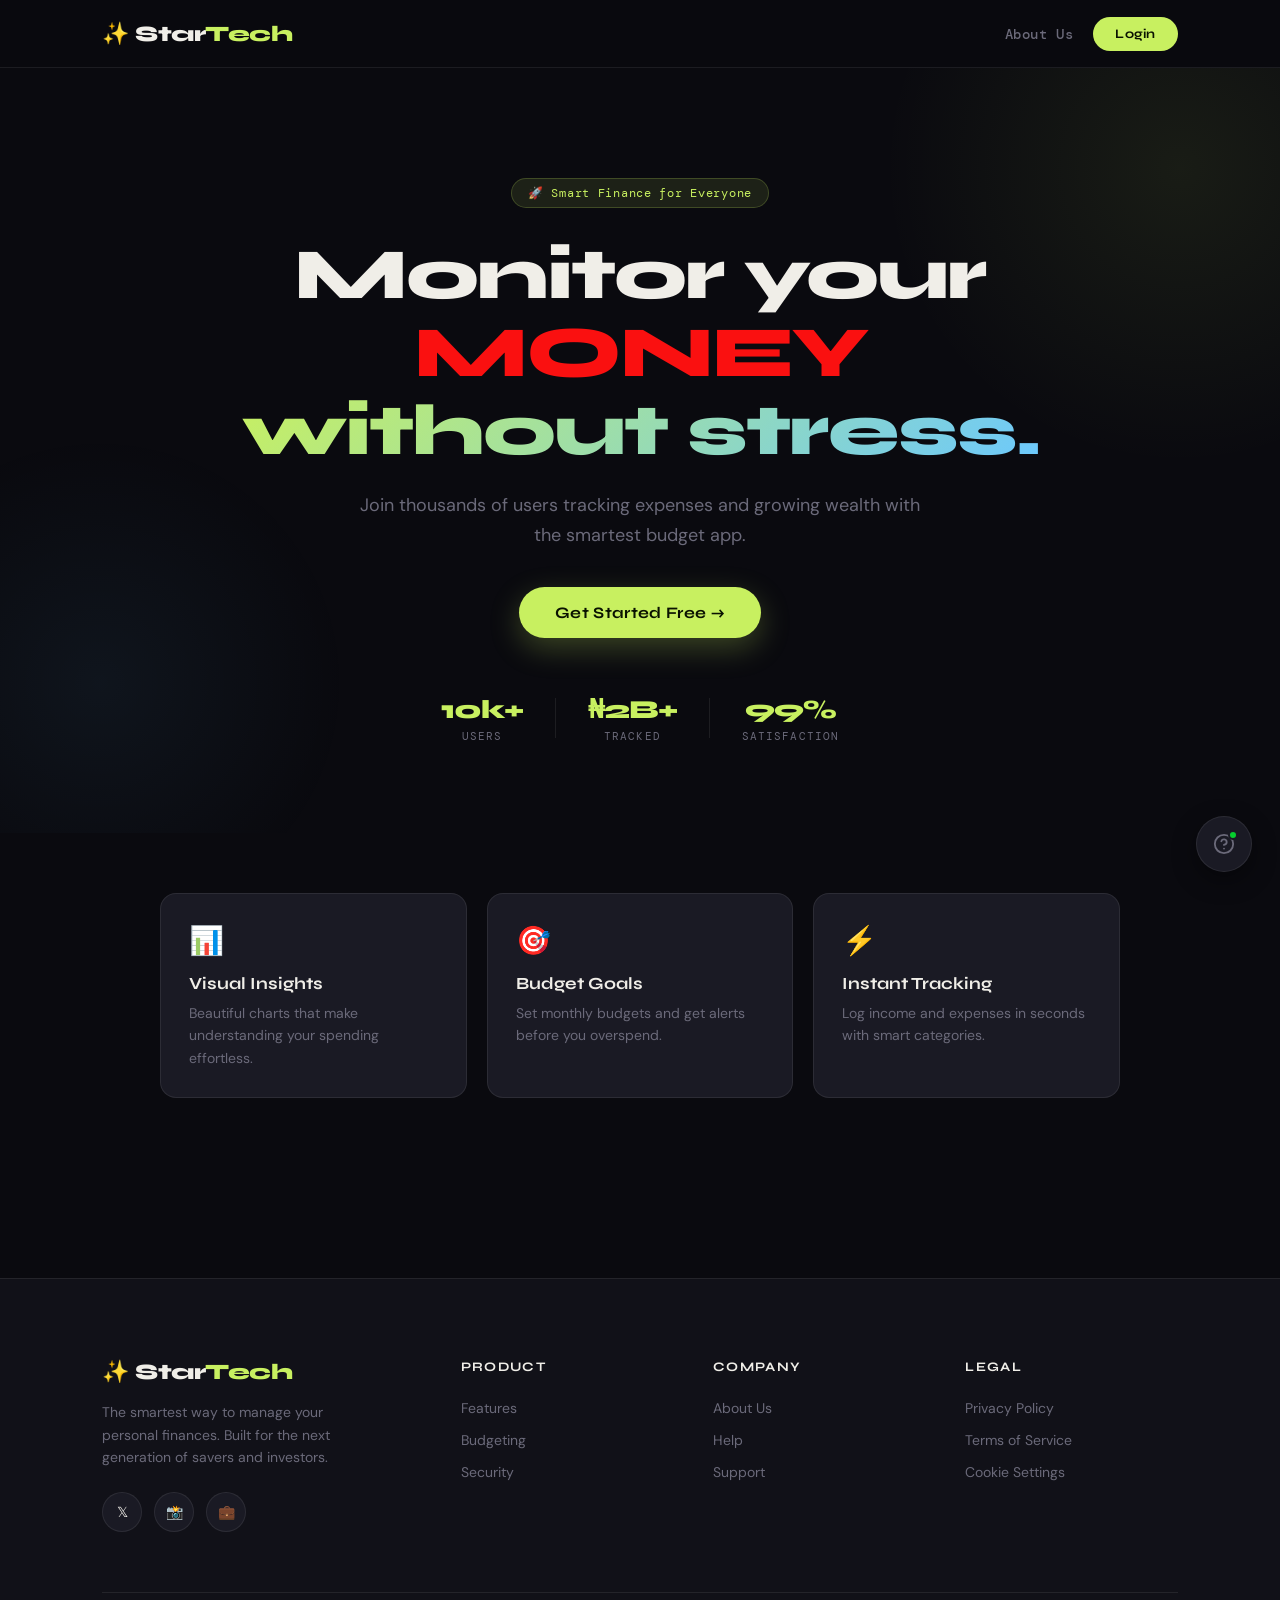
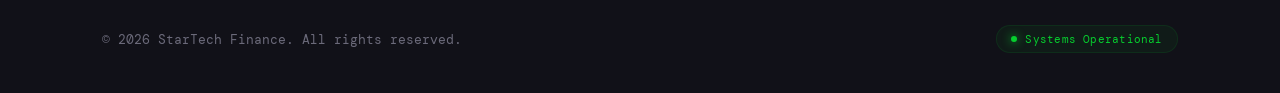
==== index.html @ 154c8b87 "first push" ====
<!DOCTYPE html>
<html lang="en">

<head>
  <meta charset="UTF-8">
  <meta name="viewport" content="width=device-width, initial-scale=1.0">
  <title>StarTech | Personal Finance</title>
  <link
    href="https://fonts.googleapis.com/css2?family=Syne:wght@400;600;700;800&family=DM+Mono:wght@300;400;500&family=DM+Sans:wght@300;400;500&display=swap"
    rel="stylesheet">
  <link rel="stylesheet" href="index.css">
</head>

<body>

  <nav>
    <div class="logo">✨ Star<span>Tech</span></div>
    <div class="nav-right">
      <a href="about.html" class="nav-link">About Us</a>
      <button class="login-btn" id="navAuthBtn"></button>
    </div>
  </nav>

  <section class="hero">
    <div class="hero-badge">🚀 Smart Finance for Everyone</div>
    <h1>Monitor your <span class="time">MONEY</span> <br> <span class="gradient-text">without stress.</span></h1>
    <p>Join thousands of users tracking expenses and growing wealth with the smartest budget app.</p>
    <button class="cta-btn" id="heroAuthBtn">Get Started Free →</button>
    <div class="hero-stats">
      <div class="stat"><span class="stat-num">10k+</span><span class="stat-label">Users</span></div>
      <div class="stat-divider"></div>
      <div class="stat"><span class="stat-num">₦2B+</span><span class="stat-label">Tracked</span></div>
      <div class="stat-divider"></div>
      <div class="stat"><span class="stat-num">99%</span><span class="stat-label">Satisfaction</span></div>
    </div>
  </section>

  <!-- FEATURES -->
  <section class="features">
    <div class="features-grid">
      <div class="feature-card">
        <div class="feature-icon">📊</div>
        <h3>Visual Insights</h3>
        <p>Beautiful charts that make understanding your spending effortless.</p>
      </div>
      <div class="feature-card">
        <div class="feature-icon">🎯</div>
        <h3>Budget Goals</h3>
        <p>Set monthly budgets and get alerts before you overspend.</p>
      </div>
      <div class="feature-card">
        <div class="feature-icon">⚡</div>
        <h3>Instant Tracking</h3>
        <p>Log income and expenses in seconds with smart categories.</p>
      </div>
    </div>
  </section>

  <footer class="main-footer">
    <div class="footer-grid">
      <div class="footer-brand">
        <div class="logo">✨ Star<span>Tech</span></div>
        <p>The smartest way to manage your personal finances. Built for the next generation of savers and investors.</p>
        <div class="social-links">
          <a href="#" aria-label="Twitter">𝕏</a>
          <a href="#" aria-label="Instagram">📸</a>
          <a href="#" aria-label="LinkedIn">💼</a>
        </div>
      </div>

      <div class="footer-links">
        <h4>Product</h4>
        <a href="#">Features</a>
        <a href="#">Budgeting</a>
        <a href="#">Security</a>
      </div>

      <div class="footer-links">
        <h4>Company</h4>
        <a href="about.html">About Us</a>
        <a href="help.html">Help</a>
        <a href="#">Support</a>
      </div>

      <div class="footer-links">
        <h4>Legal</h4>
        <a href="#">Privacy Policy</a>
        <a href="#">Terms of Service</a>
        <a href="#">Cookie Settings</a>
      </div>
    </div>

    <div class="footer-bottom">
      <div class="copyright">
        &copy; 2026 StarTech Finance. All rights reserved.
      </div>
      <div class="status-indicator">
        <span class="status-dot"></span>
        Systems Operational
      </div>
    </div>
  </footer>

  <!-- FLOATING HELP -->
  <a href="help.html" class="help-btn" title="Help">
    <span class="dot"></span>
    <svg width="22" height="22" viewBox="0 0 24 24" fill="none" stroke="currentColor" stroke-width="2"
      stroke-linecap="round" stroke-linejoin="round">
      <circle cx="12" cy="12" r="10"></circle>
      <path d="M9.09 9a3 3 0 0 1 5.83 1c0 2-3 3-3 3"></path>
      <line x1="12" y1="17" x2="12.01" y2="17"></line>
    </svg>
  </a>

  <!-- LOGIN MODAL -->
  <div class="modal" id="loginModal">
    <div class="modal-content">
      <div class="modal-logo">✨ StarTech</div>
      <h2>Welcome Back</h2>
      <p class="modal-sub">Enter your details to access your dashboard.</p>
      <form id="loginForm">
        <input type="email" id="email" placeholder="Email Address" required>
        <input type="password" id="password" placeholder="Password" required>
        <button type="submit" class="cta-btn"
          style="width:100%; margin-top:6px; font-size:16px; padding:14px 20px;">Login →</button>
        <p class="cancel-link" onclick="closeModal()">Cancel</p>
      </form>
    </div>
  </div>

  <script src="index.js"></script>
</body>

</html>
---- index.css ----
:root {
  --primary: #c8f060;
  --primary-dark: #a8d040;
  --secondary: #6bc8ff;
  --accent-red: #ff6b6b;
  --income-clr: #06ce2e;
  --expense-clr: #fa1010;
  --bg: #0a0a0f;
  --bg2: #111118;
  --bg3: #1a1a24;
  --border: rgba(255,255,255,0.08);
  --text: #f0eee8;
  --muted: #6b6a7a;
  --radius: 16px;
  --radius-sm: 10px;
}

*, *::before, *::after { box-sizing: border-box; margin: 0; padding: 0; }

body {
  font-family: 'DM Sans', sans-serif;
  background: var(--bg);
  color: var(--text);
  min-height: 100vh;
  overflow-x: hidden;
}

/* ── NAV ── */
nav {
  display: flex;
  justify-content: space-between;
  align-items: center;
  padding: 0 8%;
  height: 68px;
  background: rgba(10,10,15,0.85);
  border-bottom: 1px solid var(--border);
  position: sticky;
  top: 0;
  z-index: 100;
  backdrop-filter: blur(16px);
}

.logo {
  font-family: 'Syne', sans-serif;
  font-weight: 800;
  font-size: 22px;
  letter-spacing: -0.5px;
  color: var(--text);
}

.logo span { color: var(--primary); }

.nav-right {
  display: flex;
  align-items: center;
  gap: 20px;
}

.nav-link {
  text-decoration: none;
  color: var(--muted);
  font-weight: 500;
  font-size: 14px;
  position: relative;
  padding: 5px 0;
  transition: color 0.3s;
  font-family: 'DM Mono', monospace;
  letter-spacing: 0.04em;
}

.nav-link::after {
  content: '';
  position: absolute;
  width: 0%;
  height: 2px;
  bottom: 0;
  left: 0;
  background: var(--primary);
  transition: width 0.3s ease;
}

.nav-link:hover { color: var(--primary); }
.nav-link:hover::after { width: 100%; }

.login-btn {
  background: var(--primary);
  color: #0a1200;
  padding: 9px 22px;
  border-radius: 99px;
  border: none;
  font-family: 'Syne', sans-serif;
  font-weight: 700;
  font-size: 13px;
  cursor: pointer;
  transition: transform 0.2s, box-shadow 0.2s;
  letter-spacing: 0.02em;
}

.login-btn:hover {
  transform: translateY(-1px);
  box-shadow: 0 6px 20px rgba(200,240,96,0.3);
}

/* ── HERO ── */
.hero {
  text-align: center;
  padding: 100px 5% 80px;
  min-height: 85vh;
  display: flex;
  flex-direction: column;
  justify-content: center;
  align-items: center;
  position: relative;
  overflow: hidden;
}

.hero::before {
  content: '';
  position: absolute;
  top: -200px; right: -200px;
  width: 600px; height: 600px;
  background: radial-gradient(circle, rgba(200,240,96,0.08) 0%, transparent 70%);
  pointer-events: none;
}

.hero::after {
  content: '';
  position: absolute;
  bottom: -100px; left: -150px;
  width: 500px; height: 500px;
  background: radial-gradient(circle, rgba(107,200,255,0.06) 0%, transparent 70%);
  pointer-events: none;
}

.hero-badge {
  display: inline-flex;
  align-items: center;
  gap: 8px;
  background: rgba(200,240,96,0.1);
  border: 1px solid rgba(200,240,96,0.2);
  color: var(--primary);
  padding: 6px 16px;
  border-radius: 99px;
  font-family: 'DM Mono', monospace;
  font-size: 12px;
  letter-spacing: 0.06em;
  margin-bottom: 28px;
  animation: fadeUp 0.6s ease both;
}

.hero h1 {
  font-family: 'Syne', sans-serif;
  font-weight: 800;
  font-size: clamp(40px, 7vw, 72px);
  line-height: 1.08;
  margin-bottom: 20px;
  letter-spacing: -2px;
  animation: fadeUp 0.6s ease 0.1s both;
}

.gradient-text {
  background: linear-gradient(135deg, var(--primary), var(--secondary));
  -webkit-background-clip: text;
  background-clip: text;
  -webkit-text-fill-color: transparent;
}

.hero p {
  font-size: 18px;
  color: var(--muted);
  max-width: 560px;
  margin-bottom: 36px;
  line-height: 1.7;
  animation: fadeUp 0.6s ease 0.2s both;
}

.cta-btn {
  background: var(--primary);
  color: #0a1200;
  padding: 16px 36px;
  border-radius: 99px;
  font-size: 16px;
  font-family: 'Syne', sans-serif;
  font-weight: 700;
  text-decoration: none;
  box-shadow: 0 10px 30px rgba(200,240,96,0.25);
  transition: transform 0.2s, box-shadow 0.2s;
  border: none;
  cursor: pointer;
  letter-spacing: 0.02em;
  animation: fadeUp 0.6s ease 0.3s both;
}

.cta-btn:hover {
  transform: translateY(-3px);
  box-shadow: 0 16px 40px rgba(200,240,96,0.35);
}

/* Hero Stats */
.hero-stats {
  display: flex;
  align-items: center;
  gap: 32px;
  margin-top: 56px;
  animation: fadeUp 0.6s ease 0.45s both;
}

.stat {
  display: flex;
  flex-direction: column;
  align-items: center;
  gap: 4px;
}

.stat-num {
  font-family: 'Syne', sans-serif;
  font-weight: 800;
  font-size: 26px;
  color: var(--primary);
  letter-spacing: -1px;
}

.stat-label {
  font-family: 'DM Mono', monospace;
  font-size: 11px;
  letter-spacing: 0.1em;
  text-transform: uppercase;
  color: var(--muted);
}

.stat-divider {
  width: 1px;
  height: 40px;
  background: var(--border);
}

/* ── FEATURES ── */
.features {
  padding: 60px 8% 100px;
}

.features-grid {
  display: grid;
  grid-template-columns: repeat(3, 1fr);
  gap: 20px;
  max-width: 960px;
  margin: 0 auto;
}

.feature-card {
  background: var(--bg3);
  border: 1px solid var(--border);
  border-radius: var(--radius);
  padding: 28px;
  transition: transform 0.2s, border-color 0.2s;
}

.feature-card:hover {
  transform: translateY(-4px);
  border-color: rgba(200,240,96,0.25);
}

.feature-icon {
  font-size: 28px;
  margin-bottom: 14px;
}

.feature-card h3 {
  font-family: 'Syne', sans-serif;
  font-weight: 700;
  font-size: 17px;
  margin-bottom: 8px;
}

.feature-card p {
  font-size: 14px;
  color: var(--muted);
  line-height: 1.6;
}

/* ── HELP BTN ── */
.help-btn {
  position: fixed;
  bottom: 28px; right: 28px;
  width: 56px; height: 56px;
  background: var(--bg3);
  border-radius: 50%;
  display: flex;
  align-items: center;
  justify-content: center;
  box-shadow: 0 8px 24px rgba(0,0,0,0.4);
  color: var(--muted);
  text-decoration: none;
  border: 1px solid var(--border);
  transition: 0.25s;
  z-index: 50;
}

.help-btn:hover { transform: scale(1.1); color: var(--primary); border-color: rgba(200,240,96,0.3); }

.dot {
  position: absolute;
  top: 13px; right: 13px;
  width: 10px; height: 10px;
  background: var(--income-clr);
  border-radius: 50%;
  border: 2px solid var(--bg3);
  animation: pulse 2s infinite;
}

@keyframes pulse {
  0%, 100% { box-shadow: 0 0 0 0 rgba(6,206,46,0.5); }
  50% { box-shadow: 0 0 0 6px rgba(6,206,46,0); }
}

/* ── MODAL ── */
.modal {
  position: fixed;
  inset: 0;
  background: rgba(0,0,0,0.75);
  display: none;
  justify-content: center;
  align-items: center;
  backdrop-filter: blur(6px);
  z-index: 1000;
  padding: 24px;
}

.modal.open { display: flex; }

.modal-content {
  background: var(--bg3);
  border: 1px solid var(--border);
  padding: 40px;
  border-radius: var(--radius);
  width: 100%;
  max-width: 400px;
  text-align: center;
  box-shadow: 0 32px 80px rgba(0,0,0,0.6);
  animation: slideUp 0.25s ease;
}

.modal-logo {
  font-family: 'Syne', sans-serif;
  font-weight: 800;
  font-size: 18px;
  color: var(--primary);
  margin-bottom: 20px;
}

.modal-content h2 {
  font-family: 'Syne', sans-serif;
  font-weight: 700;
  font-size: 24px;
  margin-bottom: 6px;
}

.modal-sub {
  color: var(--muted);
  font-size: 14px;
  margin-bottom: 24px;
}

.modal-content input {
  width: 100%;
  padding: 13px 16px;
  margin: 6px 0;
  background: var(--bg2);
  border: 1px solid var(--border);
  border-radius: var(--radius-sm);
  font-family: 'DM Sans', sans-serif;
  font-size: 15px;
  color: var(--text);
  outline: none;
  transition: border-color 0.2s;
}

.modal-content input:focus {
  border-color: var(--primary);
  box-shadow: 0 0 0 3px rgba(200,240,96,0.12);
}

.modal-content input::placeholder { color: var(--muted); }

.cancel-link {
  margin-top: 16px;
  cursor: pointer;
  color: var(--muted);
  font-size: 14px;
  transition: color 0.2s;
}

.cancel-link:hover { color: var(--text); }

/* ── ANIMATIONS ── */
@keyframes fadeUp {
  from { opacity: 0; transform: translateY(24px); }
  to { opacity: 1; transform: translateY(0); }
}

@keyframes slideUp {
  from { opacity: 0; transform: translateY(20px); }
  to { opacity: 1; transform: translateY(0); }
}

/* ── RESPONSIVE ── */
@media (max-width: 760px) {
  .features-grid { grid-template-columns: 1fr; }
  nav { padding: 0 5%; }
  .hero { padding: 70px 5% 60px; }
  .hero-stats { gap: 20px; }
  .stat-num { font-size: 20px; }
}

/* ── FOOTER STYLING ── */
.main-footer {
  background: var(--bg2);
  border-top: 1px solid var(--border);
  padding: 80px 8% 40px;
  margin-top: 80px;
  position: relative;
}

.footer-grid {
  display: grid;
  grid-template-columns: 1.5fr 1fr 1fr 1fr;
  gap: 40px;
  margin-bottom: 60px;
}

.footer-brand p {
  color: var(--muted);
  font-size: 14px;
  line-height: 1.6;
  margin-top: 16px;
  max-width: 280px;
}

.social-links {
  display: flex;
  gap: 12px;
  margin-top: 24px;
}

.social-links a {
  width: 40px;
  height: 40px;
  background: var(--bg3);
  border: 1px solid var(--border);
  border-radius: 50%;
  display: flex;
  align-items: center;
  justify-content: center;
  text-decoration: none;
  color: var(--text);
  font-size: 14px;
  transition: all 0.3s ease;
}

.social-links a:hover {
  border-color: var(--primary);
  color: var(--primary);
  transform: translateY(-3px);
  box-shadow: 0 5px 15px rgba(200, 240, 96, 0.2);
}

.footer-links h4 {
  font-family: 'Syne', sans-serif;
  font-size: 13px;
  font-weight: 700;
  text-transform: uppercase;
  letter-spacing: 0.1em;
  margin-bottom: 24px;
  color: var(--text);
}

.footer-links a {
  display: block;
  text-decoration: none;
  color: var(--muted);
  font-size: 14px;
  margin-bottom: 14px;
  transition: color 0.2s;
}

.footer-links a:hover {
  color: var(--primary);
}

.footer-bottom {
  border-top: 1px solid var(--border);
  padding-top: 32px;
  display: flex;
  justify-content: space-between;
  align-items: center;
  color: var(--muted);
  font-size: 13px;
  font-family: 'DM Mono', monospace;
}

.status-indicator {
  display: flex;
  align-items: center;
  gap: 8px;
  padding: 6px 14px;
  background: rgba(6, 206, 46, 0.05);
  border-radius: 99px;
  color: var(--income-clr);
  border: 1px solid rgba(6, 206, 46, 0.1);
  font-size: 11px;
  letter-spacing: 0.02em;
}

.status-dot {
  width: 6px;
  height: 6px;
  background: var(--income-clr);
  border-radius: 50%;
  box-shadow: 0 0 10px var(--income-clr);
  animation: footerPulse 2s infinite;
}

@keyframes footerPulse {
  0% { opacity: 1; }
  50% { opacity: 0.4; }
  100% { opacity: 1; }
}

/* Mobile Responsiveness */
@media (max-width: 900px) {
  .footer-grid {
    grid-template-columns: 1fr 1fr;
    gap: 40px 20px;
  }
  .footer-brand {
    grid-column: span 2;
    margin-bottom: 20px;
  }
}

@media (max-width: 500px) {
  .footer-grid {
    grid-template-columns: 1fr;
  }
  .footer-brand {
    grid-column: span 1;
  }
  .footer-bottom {
    flex-direction: column;
    gap: 20px;
    text-align: center;
  }
}

.time{
  color: #fa1010;
}
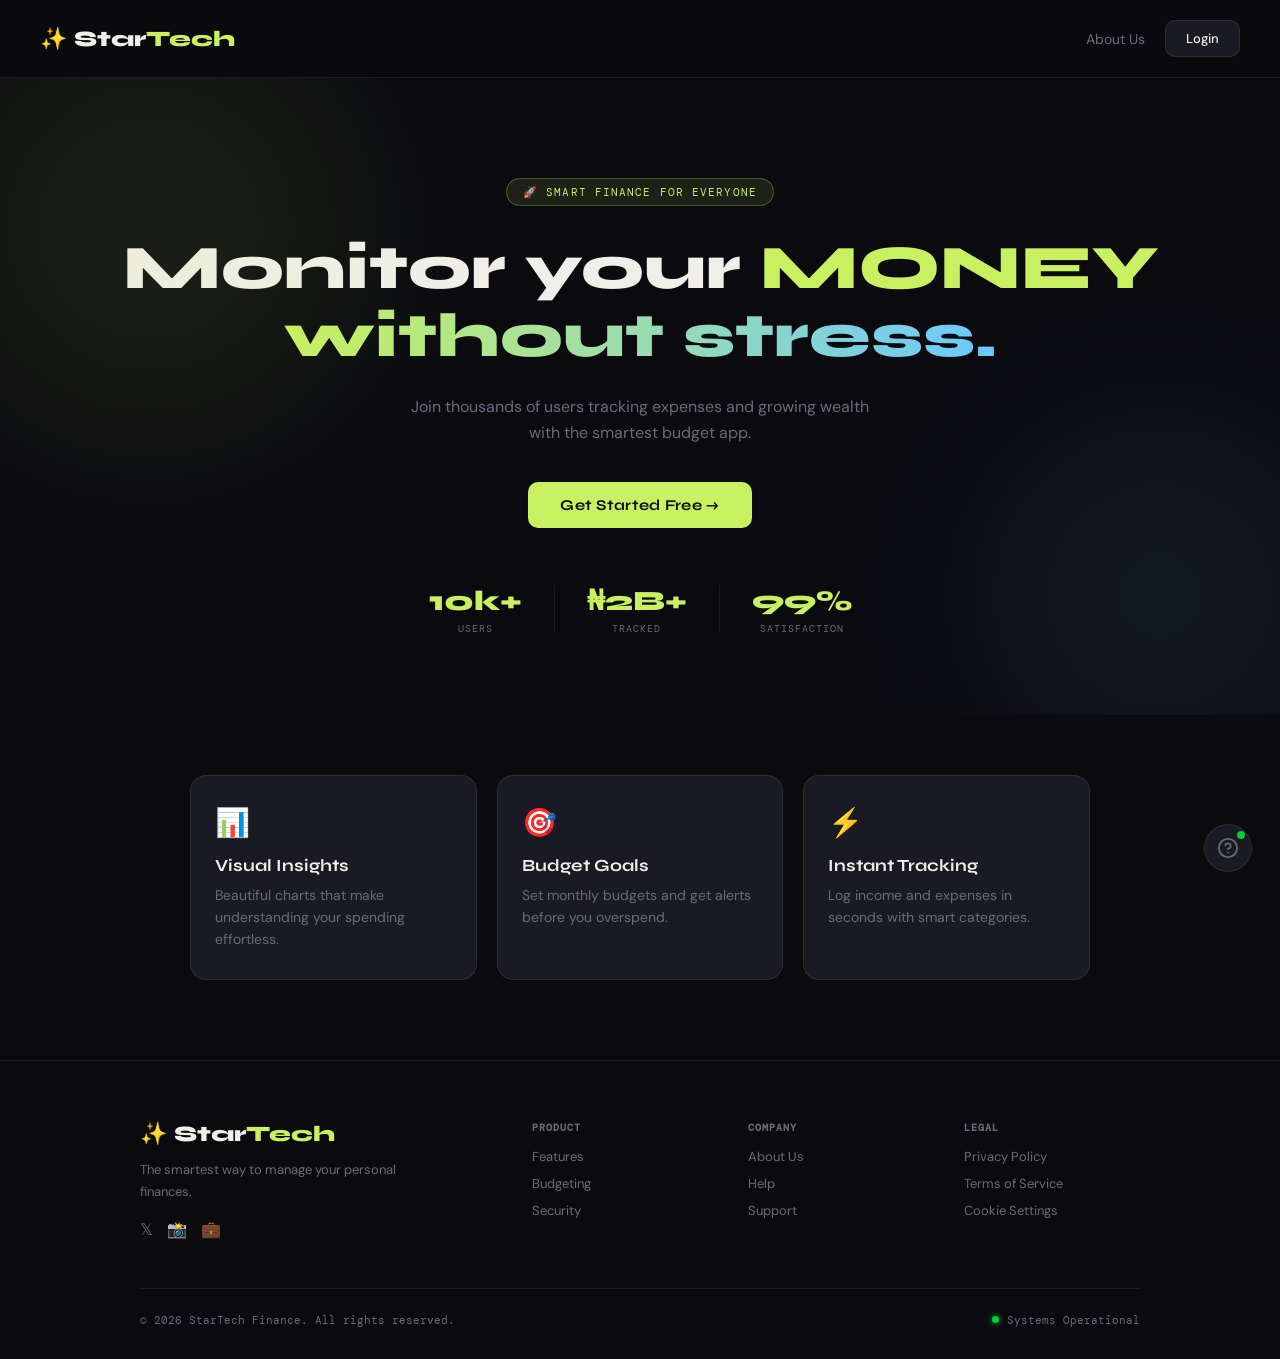
==== commit 9141750c: "StarTech Finance app" ====
--- a/index.html
+++ b/index.html
@@ -1,31 +1,30 @@
-<!DOCTYPE html>
+<!doctype html>
 <html lang="en">
 
 <head>
-  <meta charset="UTF-8">
-  <meta name="viewport" content="width=device-width, initial-scale=1.0">
+  <meta charset="UTF-8" />
+  <meta name="viewport" content="width=device-width, initial-scale=1.0" />
   <title>StarTech | Personal Finance</title>
   <link
     href="https://fonts.googleapis.com/css2?family=Syne:wght@400;600;700;800&family=DM+Mono:wght@300;400;500&family=DM+Sans:wght@300;400;500&display=swap"
-    rel="stylesheet">
-  <link rel="stylesheet" href="index.css">
+    rel="stylesheet" />
+  <link rel="stylesheet" href="index.css" />
 </head>
 
 <body>
-
   <nav>
     <div class="logo">✨ Star<span>Tech</span></div>
     <div class="nav-right">
       <a href="about.html" class="nav-link">About Us</a>
-      <button class="login-btn" id="navAuthBtn"></button>
+      <button class="login-btn" onclick="openModal('login')">Login</button>
     </div>
   </nav>
 
   <section class="hero">
     <div class="hero-badge">🚀 Smart Finance for Everyone</div>
-    <h1>Monitor your <span class="time">MONEY</span> <br> <span class="gradient-text">without stress.</span></h1>
+    <h1>Monitor your <span class="time">MONEY</span><br /><span class="gradient-text">without stress.</span></h1>
     <p>Join thousands of users tracking expenses and growing wealth with the smartest budget app.</p>
-    <button class="cta-btn" id="heroAuthBtn">Get Started Free →</button>
+    <button class="cta-btn" onclick="openModal('register')">Get Started Free →</button>
     <div class="hero-stats">
       <div class="stat"><span class="stat-num">10k+</span><span class="stat-label">Users</span></div>
       <div class="stat-divider"></div>
@@ -35,73 +34,6 @@
     </div>
   </section>
 
-  <!-- FEATURES -->
-  <section class="features">
-    <div class="features-grid">
-      <div class="feature-card">
-        <div class="feature-icon">📊</div>
-        <h3>Visual Insights</h3>
-        <p>Beautiful charts that make understanding your spending effortless.</p>
-      </div>
-      <div class="feature-card">
-        <div class="feature-icon">🎯</div>
-        <h3>Budget Goals</h3>
-        <p>Set monthly budgets and get alerts before you overspend.</p>
-      </div>
-      <div class="feature-card">
-        <div class="feature-icon">⚡</div>
-        <h3>Instant Tracking</h3>
-        <p>Log income and expenses in seconds with smart categories.</p>
-      </div>
-    </div>
-  </section>
-
-  <footer class="main-footer">
-    <div class="footer-grid">
-      <div class="footer-brand">
-        <div class="logo">✨ Star<span>Tech</span></div>
-        <p>The smartest way to manage your personal finances. Built for the next generation of savers and investors.</p>
-        <div class="social-links">
-          <a href="#" aria-label="Twitter">𝕏</a>
-          <a href="#" aria-label="Instagram">📸</a>
-          <a href="#" aria-label="LinkedIn">💼</a>
-        </div>
-      </div>
-
-      <div class="footer-links">
-        <h4>Product</h4>
-        <a href="#">Features</a>
-        <a href="#">Budgeting</a>
-        <a href="#">Security</a>
-      </div>
-
-      <div class="footer-links">
-        <h4>Company</h4>
-        <a href="about.html">About Us</a>
-        <a href="help.html">Help</a>
-        <a href="#">Support</a>
-      </div>
-
-      <div class="footer-links">
-        <h4>Legal</h4>
-        <a href="#">Privacy Policy</a>
-        <a href="#">Terms of Service</a>
-        <a href="#">Cookie Settings</a>
-      </div>
-    </div>
-
-    <div class="footer-bottom">
-      <div class="copyright">
-        &copy; 2026 StarTech Finance. All rights reserved.
-      </div>
-      <div class="status-indicator">
-        <span class="status-dot"></span>
-        Systems Operational
-      </div>
-    </div>
-  </footer>
-
-  <!-- FLOATING HELP -->
   <a href="help.html" class="help-btn" title="Help">
     <span class="dot"></span>
     <svg width="22" height="22" viewBox="0 0 24 24" fill="none" stroke="currentColor" stroke-width="2"
@@ -112,23 +44,164 @@
     </svg>
   </a>
 
-  <!-- LOGIN MODAL -->
-  <div class="modal" id="loginModal">
-    <div class="modal-content">
-      <div class="modal-logo">✨ StarTech</div>
-      <h2>Welcome Back</h2>
-      <p class="modal-sub">Enter your details to access your dashboard.</p>
-      <form id="loginForm">
-        <input type="email" id="email" placeholder="Email Address" required>
-        <input type="password" id="password" placeholder="Password" required>
-        <button type="submit" class="cta-btn"
-          style="width:100%; margin-top:6px; font-size:16px; padding:14px 20px;">Login →</button>
-        <p class="cancel-link" onclick="closeModal()">Cancel</p>
-      </form>
+  <section class="features">
+    <div class="features-grid">
+      <div class="feature-card">
+        <div class="feature-icon">📊</div>
+        <h3>Visual Insights</h3>
+        <p>Beautiful charts that make understanding your spending effortless.</p>
+      </div>
+      <div class="feature-card">
+        <div class="feature-icon">🎯</div>
+        <h3>Budget Goals</h3>
+        <p>Set monthly budgets and get alerts before you overspend.</p>
+      </div>
+      <div class="feature-card">
+        <div class="feature-icon">⚡</div>
+        <h3>Instant Tracking</h3>
+        <p>Log income and expenses in seconds with smart categories.</p>
+      </div>
+    </div>
+  </section>
+
+  <footer class="main-footer">
+    <div class="footer-grid">
+      <div class="footer-brand">
+        <div class="logo">✨ Star<span>Tech</span></div>
+        <p>The smartest way to manage your personal finances.</p>
+        <div class="social-links">
+          <a href="#" aria-label="Twitter">𝕏</a>
+          <a href="#" aria-label="Instagram">📸</a>
+          <a href="#" aria-label="LinkedIn">💼</a>
+        </div>
+      </div>
+      <div class="footer-links">
+        <h4>Product</h4><a href="#">Features</a><a href="#">Budgeting</a><a href="#">Security</a>
+      </div>
+      <div class="footer-links">
+        <h4>Company</h4><a href="about.html">About Us</a><a href="help.html">Help</a><a href="#">Support</a>
+      </div>
+      <div class="footer-links">
+        <h4>Legal</h4><a href="#">Privacy Policy</a><a href="#">Terms of Service</a><a href="#">Cookie Settings</a>
+      </div>
+    </div>
+    <div class="footer-bottom">
+      <div class="copyright">&copy; 2026 StarTech Finance. All rights reserved.</div>
+      <div class="status-indicator"><span class="status-dot"></span>Systems Operational</div>
+    </div>
+  </footer>
+
+  <!-- ══ AUTH MODAL ══ -->
+  <div class="modal-overlay" id="authModal" onclick="handleOverlayClick(event)">
+    <div class="auth-card">
+      <button class="auth-close" onclick="closeModal()">✕</button>
+      <div class="auth-logo">✨ Star<span>Tech</span></div>
+      <div class="auth-tagline">Personal Finance Dashboard</div>
+      <div class="auth-tabs">
+        <button class="auth-tab active" id="tabLogin" onclick="showTab('login')">Login</button>
+        <button class="auth-tab" id="tabRegister" onclick="showTab('register')">Create Account</button>
+      </div>
+      <div class="auth-msg" id="authMsg"></div>
+
+      <!-- LOGIN -->
+      <div id="loginForm">
+        <div class="auth-form">
+          <div class="field">
+            <label>Email</label>
+            <input type="email" id="loginId" placeholder="you@example.com" autocomplete="username"
+              autocapitalize="none" />
+          </div>
+          <div class="field">
+            <label>Password</label>
+            <div class="pw-wrap">
+              <input type="password" id="loginPw" placeholder="••••••••" autocomplete="current-password" />
+              <button type="button" class="pw-toggle" onclick="togglePw('loginPw', this)">👁️</button>
+            </div>
+          </div>
+          <div style="text-align:right;margin-top:-6px;">
+            <button type="button" class="forgot-link" onclick="showForgot()">Forgot password?</button>
+          </div>
+          <button class="auth-submit" onclick="doLogin()">Login →</button>
+        </div>
+      </div>
+
+      <!-- REGISTER -->
+      <div id="registerForm" style="display:none">
+        <div class="auth-form">
+          <div class="name-row">
+            <div class="field"><label>First Name</label><input type="text" id="regFirst" placeholder="John"
+                autocapitalize="words" /></div>
+            <div class="field"><label>Last Name</label><input type="text" id="regLast" placeholder="Doe"
+                autocapitalize="words" /></div>
+          </div>
+          <div class="field">
+            <label>Email</label>
+            <input type="email" id="regEmail" placeholder="you@example.com" autocomplete="email"
+              autocapitalize="none" />
+          </div>
+          <div class="field">
+            <label>Password</label>
+            <div class="pw-wrap">
+              <input type="password" id="regPw" placeholder="Choose a strong password" autocomplete="new-password"
+                oninput="checkStrength(this.value)" />
+              <button type="button" class="pw-toggle" onclick="togglePw('regPw', this)">👁️</button>
+            </div>
+            <div class="pw-strength">
+              <div class="pw-bar" id="bar1"></div>
+              <div class="pw-bar" id="bar2"></div>
+              <div class="pw-bar" id="bar3"></div>
+            </div>
+          </div>
+          <div class="field">
+            <label>Confirm Password</label>
+            <div class="pw-wrap">
+              <input type="password" id="regPw2" placeholder="Repeat your password" autocomplete="new-password" />
+              <button type="button" class="pw-toggle" onclick="togglePw('regPw2', this)">👁️</button>
+            </div>
+          </div>
+          <div class="field">
+            <label>Security Question</label>
+            <select id="regSecQ">
+              <option>What was the name of your first pet?</option>
+              <option>What is your mother's maiden name?</option>
+              <option>What city were you born in?</option>
+              <option>What was the name of your primary school?</option>
+              <option>What is your oldest sibling's middle name?</option>
+              <option>What was the make of your first car?</option>
+              <option>What street did you grow up on?</option>
+              <option>What was your childhood nickname?</option>
+            </select>
+          </div>
+          <div class="field">
+            <label>Your Answer</label>
+            <input type="text" id="regSecA" placeholder="Used to help recover your account" autocapitalize="none" />
+          </div>
+          <button class="auth-submit" onclick="doRegister()">Create Account →</button>
+        </div>
+      </div>
+
+      <!-- FORGOT PASSWORD (Firebase sends email — simple 1-step) -->
+      <div id="forgotForm" style="display:none">
+        <div class="forgot-header">
+          <button type="button" class="forgot-back" onclick="showTab('login')">← Back to Login</button>
+          <p class="forgot-title">Reset Password</p>
+        </div>
+        <div class="auth-form">
+          <p class="forgot-hint">Enter your email and we'll send you a reset link straight away.</p>
+          <div class="field">
+            <label>Email Address</label>
+            <input type="email" id="fpEmail" placeholder="you@example.com" autocapitalize="none" />
+          </div>
+          <button class="auth-submit" onclick="sendPasswordReset()">Send Reset Email →</button>
+        </div>
+      </div>
+
+      <div class="auth-footer">&copy; 2026 StarTech &nbsp;·&nbsp; Secured by Firebase</div>
     </div>
   </div>
 
-  <script src="index.js"></script>
+  <!-- ⚠️ USE type="module" so ES module imports work -->
+  <script type="module" src="firebase_auth.js"></script>
 </body>
 
 </html>
--- a/index.css
+++ b/index.css
@@ -1,54 +1,56 @@
+/* ── Variables ── */
 :root {
-  --primary: #c8f060;
-  --primary-dark: #a8d040;
-  --secondary: #6bc8ff;
-  --accent-red: #ff6b6b;
-  --income-clr: #06ce2e;
-  --expense-clr: #fa1010;
   --bg: #0a0a0f;
   --bg2: #111118;
   --bg3: #1a1a24;
-  --border: rgba(255,255,255,0.08);
+  --border: rgba(255, 255, 255, 0.08);
   --text: #f0eee8;
   --muted: #6b6a7a;
+  --accent: #c8f060;
+  --income-clr: #06ce2e;
+  --expense-clr: #fa1010;
   --radius: 16px;
   --radius-sm: 10px;
 }
 
-*, *::before, *::after { box-sizing: border-box; margin: 0; padding: 0; }
+*,
+*::before,
+*::after {
+  box-sizing: border-box;
+  margin: 0;
+  padding: 0;
+}
 
 body {
   font-family: 'DM Sans', sans-serif;
   background: var(--bg);
   color: var(--text);
   min-height: 100vh;
-  overflow-x: hidden;
 }
 
 /* ── NAV ── */
 nav {
   display: flex;
+  align-items: center;
   justify-content: space-between;
-  align-items: center;
-  padding: 0 8%;
-  height: 68px;
-  background: rgba(10,10,15,0.85);
+  padding: 20px 40px;
   border-bottom: 1px solid var(--border);
   position: sticky;
   top: 0;
-  z-index: 100;
-  backdrop-filter: blur(16px);
+  z-index: 10;
+  background: rgba(10, 10, 15, 0.85);
+  backdrop-filter: blur(12px);
 }
 
 .logo {
   font-family: 'Syne', sans-serif;
   font-weight: 800;
   font-size: 22px;
-  letter-spacing: -0.5px;
-  color: var(--text);
-}
-
-.logo span { color: var(--primary); }
+}
+
+.logo span {
+  color: var(--accent);
+}
 
 .nav-right {
   display: flex;
@@ -57,193 +59,239 @@
 }
 
 .nav-link {
+  color: var(--muted);
   text-decoration: none;
-  color: var(--muted);
+  font-size: 14px;
+  transition: color 0.2s;
+}
+
+.nav-link:hover {
+  color: var(--text);
+}
+
+.login-btn {
+  background: var(--bg3);
+  border: 1px solid var(--border);
+  color: var(--text);
+  padding: 9px 20px;
+  border-radius: var(--radius-sm);
+  font-family: 'DM Sans', sans-serif;
+  font-size: 13px;
   font-weight: 500;
-  font-size: 14px;
-  position: relative;
-  padding: 5px 0;
-  transition: color 0.3s;
-  font-family: 'DM Mono', monospace;
-  letter-spacing: 0.04em;
-}
-
-.nav-link::after {
-  content: '';
-  position: absolute;
-  width: 0%;
-  height: 2px;
-  bottom: 0;
-  left: 0;
-  background: var(--primary);
-  transition: width 0.3s ease;
-}
-
-.nav-link:hover { color: var(--primary); }
-.nav-link:hover::after { width: 100%; }
-
-.login-btn {
-  background: var(--primary);
-  color: #0a1200;
-  padding: 9px 22px;
-  border-radius: 99px;
-  border: none;
-  font-family: 'Syne', sans-serif;
-  font-weight: 700;
-  font-size: 13px;
   cursor: pointer;
-  transition: transform 0.2s, box-shadow 0.2s;
-  letter-spacing: 0.02em;
+  transition: border-color 0.2s, background 0.2s;
 }
 
 .login-btn:hover {
-  transform: translateY(-1px);
-  box-shadow: 0 6px 20px rgba(200,240,96,0.3);
+  border-color: var(--accent);
+  background: rgba(200, 240, 96, 0.06);
 }
 
 /* ── HERO ── */
 .hero {
   text-align: center;
-  padding: 100px 5% 80px;
-  min-height: 85vh;
-  display: flex;
-  flex-direction: column;
-  justify-content: center;
-  align-items: center;
+  padding: 100px 20px 80px;
   position: relative;
   overflow: hidden;
 }
 
-.hero::before {
-  content: '';
-  position: absolute;
-  top: -200px; right: -200px;
-  width: 600px; height: 600px;
-  background: radial-gradient(circle, rgba(200,240,96,0.08) 0%, transparent 70%);
-  pointer-events: none;
-}
-
+.hero::before,
 .hero::after {
   content: '';
   position: absolute;
-  bottom: -100px; left: -150px;
-  width: 500px; height: 500px;
-  background: radial-gradient(circle, rgba(107,200,255,0.06) 0%, transparent 70%);
+  border-radius: 50%;
+  filter: blur(80px);
+  opacity: 0.12;
   pointer-events: none;
 }
 
+.hero::before {
+  width: 500px;
+  height: 500px;
+  background: radial-gradient(circle, #c8f060, transparent);
+  top: -100px;
+  left: -100px;
+  animation: blob1 8s ease-in-out infinite;
+}
+
+.hero::after {
+  width: 400px;
+  height: 400px;
+  background: radial-gradient(circle, #6bc8ff, transparent);
+  bottom: -80px;
+  right: -80px;
+  animation: blob2 10s ease-in-out infinite;
+}
+
+@keyframes blob1 {
+
+  0%,
+  100% {
+    transform: translate(0, 0)
+  }
+
+  50% {
+    transform: translate(40px, 30px)
+  }
+}
+
+@keyframes blob2 {
+
+  0%,
+  100% {
+    transform: translate(0, 0)
+  }
+
+  50% {
+    transform: translate(-30px, -40px)
+  }
+}
+
 .hero-badge {
-  display: inline-flex;
-  align-items: center;
-  gap: 8px;
-  background: rgba(200,240,96,0.1);
-  border: 1px solid rgba(200,240,96,0.2);
-  color: var(--primary);
-  padding: 6px 16px;
-  border-radius: 99px;
-  font-family: 'DM Mono', monospace;
-  font-size: 12px;
-  letter-spacing: 0.06em;
-  margin-bottom: 28px;
-  animation: fadeUp 0.6s ease both;
-}
-
-.hero h1 {
-  font-family: 'Syne', sans-serif;
-  font-weight: 800;
-  font-size: clamp(40px, 7vw, 72px);
-  line-height: 1.08;
-  margin-bottom: 20px;
-  letter-spacing: -2px;
-  animation: fadeUp 0.6s ease 0.1s both;
-}
-
-.gradient-text {
-  background: linear-gradient(135deg, var(--primary), var(--secondary));
-  -webkit-background-clip: text;
-  background-clip: text;
-  -webkit-text-fill-color: transparent;
-}
-
-.hero p {
-  font-size: 18px;
-  color: var(--muted);
-  max-width: 560px;
-  margin-bottom: 36px;
-  line-height: 1.7;
-  animation: fadeUp 0.6s ease 0.2s both;
-}
-
-.cta-btn {
-  background: var(--primary);
-  color: #0a1200;
-  padding: 16px 36px;
-  border-radius: 99px;
-  font-size: 16px;
-  font-family: 'Syne', sans-serif;
-  font-weight: 700;
-  text-decoration: none;
-  box-shadow: 0 10px 30px rgba(200,240,96,0.25);
-  transition: transform 0.2s, box-shadow 0.2s;
-  border: none;
-  cursor: pointer;
-  letter-spacing: 0.02em;
-  animation: fadeUp 0.6s ease 0.3s both;
-}
-
-.cta-btn:hover {
-  transform: translateY(-3px);
-  box-shadow: 0 16px 40px rgba(200,240,96,0.35);
-}
-
-/* Hero Stats */
-.hero-stats {
-  display: flex;
-  align-items: center;
-  gap: 32px;
-  margin-top: 56px;
-  animation: fadeUp 0.6s ease 0.45s both;
-}
-
-.stat {
-  display: flex;
-  flex-direction: column;
-  align-items: center;
-  gap: 4px;
-}
-
-.stat-num {
-  font-family: 'Syne', sans-serif;
-  font-weight: 800;
-  font-size: 26px;
-  color: var(--primary);
-  letter-spacing: -1px;
-}
-
-.stat-label {
+  display: inline-block;
+  background: rgba(200, 240, 96, 0.1);
+  border: 1px solid rgba(200, 240, 96, 0.25);
+  color: var(--accent);
   font-family: 'DM Mono', monospace;
   font-size: 11px;
   letter-spacing: 0.1em;
   text-transform: uppercase;
+  padding: 6px 16px;
+  border-radius: 100px;
+  margin-bottom: 28px;
+}
+
+.hero h1 {
+  font-family: 'Syne', sans-serif;
+  font-size: clamp(36px, 6vw, 72px);
+  font-weight: 800;
+  line-height: 1.1;
+  margin-bottom: 24px;
+}
+
+.time {
+  color: var(--accent);
+}
+
+.gradient-text {
+  background: linear-gradient(90deg, #c8f060, #6bc8ff);
+  -webkit-background-clip: text;
+  -webkit-text-fill-color: transparent;
+  background-clip: text;
+}
+
+.hero p {
+  color: var(--muted);
+  font-size: 16px;
+  max-width: 480px;
+  margin: 0 auto 36px;
+  line-height: 1.6;
+}
+
+.cta-btn {
+  background: var(--accent);
+  color: #0a1200;
+  border: none;
+  padding: 14px 32px;
+  border-radius: var(--radius-sm);
+  font-family: 'Syne', sans-serif;
+  font-weight: 700;
+  font-size: 15px;
+  cursor: pointer;
+  transition: transform 0.15s, opacity 0.15s;
+  letter-spacing: 0.02em;
+}
+
+.cta-btn:hover {
+  transform: translateY(-2px);
+  opacity: 0.9;
+}
+
+.cta-btn:active {
+  transform: translateY(0);
+}
+
+.hero-stats {
+  display: flex;
+  align-items: center;
+  justify-content: center;
+  gap: 32px;
+  margin-top: 56px;
+  position: relative;
+  z-index: 1;
+}
+
+.stat {
+  display: flex;
+  flex-direction: column;
+  gap: 4px;
+}
+
+.stat-num {
+  font-family: 'Syne', sans-serif;
+  font-weight: 800;
+  font-size: 28px;
+  color: var(--accent);
+}
+
+.stat-label {
+  font-family: 'DM Mono', monospace;
+  font-size: 10px;
+  text-transform: uppercase;
+  letter-spacing: 0.1em;
   color: var(--muted);
 }
 
 .stat-divider {
   width: 1px;
-  height: 40px;
+  height: 48px;
   background: var(--border);
+}
+
+/* ── HELP BTN ── */
+.help-btn {
+  position: fixed;
+  bottom: 28px;
+  right: 28px;
+  width: 48px;
+  height: 48px;
+  border-radius: 50%;
+  background: var(--bg3);
+  border: 1px solid var(--border);
+  display: flex;
+  align-items: center;
+  justify-content: center;
+  color: var(--muted);
+  text-decoration: none;
+  z-index: 50;
+  transition: border-color 0.2s, color 0.2s;
+}
+
+.help-btn:hover {
+  border-color: var(--accent);
+  color: var(--accent);
+}
+
+.dot {
+  position: absolute;
+  top: 6px;
+  right: 6px;
+  width: 8px;
+  height: 8px;
+  border-radius: 50%;
+  background: var(--income-clr);
 }
 
 /* ── FEATURES ── */
 .features {
-  padding: 60px 8% 100px;
+  padding: 60px 40px 80px;
 }
 
 .features-grid {
   display: grid;
-  grid-template-columns: repeat(3, 1fr);
+  grid-template-columns: repeat(auto-fit, minmax(240px, 1fr));
   gap: 20px;
-  max-width: 960px;
+  max-width: 900px;
   margin: 0 auto;
 }
 
@@ -251,13 +299,13 @@
   background: var(--bg3);
   border: 1px solid var(--border);
   border-radius: var(--radius);
-  padding: 28px;
-  transition: transform 0.2s, border-color 0.2s;
+  padding: 28px 24px;
+  transition: border-color 0.2s, transform 0.2s;
 }
 
 .feature-card:hover {
+  border-color: rgba(200, 240, 96, 0.3);
   transform: translateY(-4px);
-  border-color: rgba(200,240,96,0.25);
 }
 
 .feature-icon {
@@ -273,285 +321,962 @@
 }
 
 .feature-card p {
+  color: var(--muted);
   font-size: 14px;
-  color: var(--muted);
   line-height: 1.6;
 }
 
-/* ── HELP BTN ── */
-.help-btn {
+/* ── FOOTER ── */
+.main-footer {
+  border-top: 1px solid var(--border);
+  padding: 60px 40px 32px;
+}
+
+.footer-grid {
+  display: grid;
+  grid-template-columns: 2fr 1fr 1fr 1fr;
+  gap: 40px;
+  max-width: 1000px;
+  margin: 0 auto 48px;
+}
+
+.footer-brand p {
+  color: var(--muted);
+  font-size: 13px;
+  line-height: 1.7;
+  margin-top: 12px;
+  max-width: 260px;
+}
+
+.social-links {
+  display: flex;
+  gap: 14px;
+  margin-top: 16px;
+}
+
+.social-links a {
+  color: var(--muted);
+  text-decoration: none;
+  font-size: 16px;
+  transition: color 0.2s;
+}
+
+.social-links a:hover {
+  color: var(--accent);
+}
+
+.footer-links {
+  display: flex;
+  flex-direction: column;
+  gap: 10px;
+}
+
+.footer-links h4 {
+  font-family: 'DM Mono', monospace;
+  font-size: 10px;
+  text-transform: uppercase;
+  letter-spacing: 0.1em;
+  color: var(--muted);
+  margin-bottom: 4px;
+}
+
+.footer-links a {
+  color: var(--muted);
+  text-decoration: none;
+  font-size: 13px;
+  transition: color 0.2s;
+}
+
+.footer-links a:hover {
+  color: var(--text);
+}
+
+.footer-bottom {
+  display: flex;
+  align-items: center;
+  justify-content: space-between;
+  max-width: 1000px;
+  margin: 0 auto;
+  padding-top: 24px;
+  border-top: 1px solid var(--border);
+}
+
+.copyright {
+  font-family: 'DM Mono', monospace;
+  font-size: 11px;
+  color: var(--muted);
+}
+
+.status-indicator {
+  display: flex;
+  align-items: center;
+  gap: 8px;
+  font-family: 'DM Mono', monospace;
+  font-size: 11px;
+  color: var(--muted);
+}
+
+.status-dot {
+  width: 7px;
+  height: 7px;
+  border-radius: 50%;
+  background: var(--income-clr);
+  box-shadow: 0 0 6px var(--income-clr);
+}
+
+/* ══════════════════════════════════════════
+   AUTH MODAL
+══════════════════════════════════════════ */
+.modal-overlay {
+  display: none;
   position: fixed;
-  bottom: 28px; right: 28px;
-  width: 56px; height: 56px;
-  background: var(--bg3);
-  border-radius: 50%;
-  display: flex;
+  inset: 0;
+  background: rgba(0, 0, 0, 0.7);
+  backdrop-filter: blur(6px);
+  z-index: 100;
   align-items: center;
   justify-content: center;
-  box-shadow: 0 8px 24px rgba(0,0,0,0.4);
-  color: var(--muted);
-  text-decoration: none;
-  border: 1px solid var(--border);
-  transition: 0.25s;
-  z-index: 50;
-}
-
-.help-btn:hover { transform: scale(1.1); color: var(--primary); border-color: rgba(200,240,96,0.3); }
-
-.dot {
-  position: absolute;
-  top: 13px; right: 13px;
-  width: 10px; height: 10px;
-  background: var(--income-clr);
-  border-radius: 50%;
-  border: 2px solid var(--bg3);
-  animation: pulse 2s infinite;
-}
-
-@keyframes pulse {
-  0%, 100% { box-shadow: 0 0 0 0 rgba(6,206,46,0.5); }
-  50% { box-shadow: 0 0 0 6px rgba(6,206,46,0); }
-}
-
-/* ── MODAL ── */
-.modal {
-  position: fixed;
-  inset: 0;
-  background: rgba(0,0,0,0.75);
-  display: none;
-  justify-content: center;
-  align-items: center;
-  backdrop-filter: blur(6px);
-  z-index: 1000;
-  padding: 24px;
-}
-
-.modal.open { display: flex; }
-
-.modal-content {
+  padding: 20px;
+}
+
+.modal-overlay.open {
+  display: flex;
+}
+
+.auth-card {
+  position: relative;
   background: var(--bg3);
   border: 1px solid var(--border);
-  padding: 40px;
   border-radius: var(--radius);
+  padding: 36px 32px;
   width: 100%;
-  max-width: 400px;
-  text-align: center;
-  box-shadow: 0 32px 80px rgba(0,0,0,0.6);
-  animation: slideUp 0.25s ease;
-}
-
-.modal-logo {
+  max-width: 440px;
+  max-height: 90vh;
+  overflow-y: auto;
+  box-shadow: 0 24px 80px rgba(0, 0, 0, 0.5);
+  animation: cardIn 0.4s cubic-bezier(0.34, 1.56, 0.64, 1) both;
+  scrollbar-width: thin;
+  scrollbar-color: var(--border) transparent;
+}
+
+@keyframes cardIn {
+  from {
+    opacity: 0;
+    transform: translateY(24px) scale(0.97)
+  }
+
+  to {
+    opacity: 1;
+    transform: none
+  }
+}
+
+.auth-close {
+  position: sticky;
+  float: right;
+  top: 0;
+  background: transparent;
+  border: none;
+  color: var(--muted);
+  font-size: 20px;
+  cursor: pointer;
+  line-height: 1;
+  transition: color 0.2s;
+  z-index: 2;
+}
+
+.auth-close:hover {
+  color: var(--text);
+}
+
+.auth-logo {
   font-family: 'Syne', sans-serif;
   font-weight: 800;
-  font-size: 18px;
-  color: var(--primary);
-  margin-bottom: 20px;
-}
-
-.modal-content h2 {
-  font-family: 'Syne', sans-serif;
-  font-weight: 700;
-  font-size: 24px;
+  font-size: 26px;
+  text-align: center;
   margin-bottom: 6px;
 }
 
-.modal-sub {
-  color: var(--muted);
-  font-size: 14px;
+.auth-logo span {
+  color: var(--accent);
+}
+
+.auth-tagline {
+  text-align: center;
+  font-family: 'DM Mono', monospace;
+  font-size: 10px;
+  color: var(--muted);
+  letter-spacing: 0.1em;
+  text-transform: uppercase;
+  margin-bottom: 28px;
+}
+
+/* Tabs */
+.auth-tabs {
+  display: grid;
+  grid-template-columns: 1fr 1fr;
+  background: var(--bg2);
+  border-radius: var(--radius-sm);
+  padding: 3px;
+  gap: 3px;
   margin-bottom: 24px;
 }
 
-.modal-content input {
+.auth-tab {
+  padding: 9px;
+  border-radius: 8px;
+  border: none;
+  font-family: 'DM Sans', sans-serif;
+  font-size: 13px;
+  font-weight: 500;
+  cursor: pointer;
+  background: transparent;
+  color: var(--muted);
+  transition: all 0.2s;
+}
+
+.auth-tab.active {
+  background: var(--bg3);
+  color: var(--text);
+  box-shadow: 0 1px 4px rgba(0, 0, 0, 0.3);
+}
+
+/* Form */
+.auth-form {
+  display: flex;
+  flex-direction: column;
+  gap: 14px;
+}
+
+.field label {
+  display: block;
+  font-size: 10px;
+  font-family: 'DM Mono', monospace;
+  letter-spacing: 0.08em;
+  text-transform: uppercase;
+  color: var(--muted);
+  margin-bottom: 5px;
+}
+
+.field input {
   width: 100%;
-  padding: 13px 16px;
-  margin: 6px 0;
   background: var(--bg2);
   border: 1px solid var(--border);
   border-radius: var(--radius-sm);
+  padding: 11px 14px;
   font-family: 'DM Sans', sans-serif;
-  font-size: 15px;
+  font-size: 14px;
   color: var(--text);
   outline: none;
-  transition: border-color 0.2s;
-}
-
-.modal-content input:focus {
-  border-color: var(--primary);
-  box-shadow: 0 0 0 3px rgba(200,240,96,0.12);
-}
-
-.modal-content input::placeholder { color: var(--muted); }
-
-.cancel-link {
-  margin-top: 16px;
+  transition: border-color 0.2s, box-shadow 0.2s;
+}
+
+.field input:focus {
+  border-color: var(--accent);
+  box-shadow: 0 0 0 3px rgba(200, 240, 96, 0.12);
+}
+
+.field input::placeholder {
+  color: var(--muted);
+}
+
+.name-row {
+  display: grid;
+  grid-template-columns: 1fr 1fr;
+  gap: 12px;
+}
+
+/* Forgot password link */
+.forgot-link {
+  background: transparent;
+  border: none;
+  color: var(--accent);
+  font-family: 'DM Mono', monospace;
+  font-size: 11px;
   cursor: pointer;
-  color: var(--muted);
-  font-size: 14px;
+  padding: 0;
+  letter-spacing: 0.03em;
+  transition: opacity 0.2s;
+}
+
+.forgot-link:hover {
+  opacity: 0.75;
+  text-decoration: underline;
+}
+
+/* Cross-device info note */
+.cross-device-note {
+  display: flex;
+  align-items: flex-start;
+  gap: 10px;
+  background: rgba(107, 200, 255, 0.08);
+  border: 1px solid rgba(107, 200, 255, 0.2);
+  border-radius: 10px;
+  padding: 12px 14px;
+  font-size: 12px;
+  color: var(--muted);
+  line-height: 1.5;
+}
+
+.cross-device-icon {
+  font-size: 16px;
+  flex-shrink: 0;
+  margin-top: 1px;
+}
+
+.cross-device-note strong {
+  color: var(--text);
+}
+
+/* Security question box (forgot pw) */
+.security-q-box {
+  background: var(--bg2);
+  border: 1px solid var(--border);
+  border-radius: var(--radius-sm);
+  padding: 14px 16px;
+}
+
+/* Submit */
+.auth-submit {
+  width: 100%;
+  padding: 13px;
+  border-radius: var(--radius-sm);
+  border: none;
+  font-family: 'Syne', sans-serif;
+  font-weight: 700;
+  font-size: 15px;
+  cursor: pointer;
+  background: var(--accent);
+  color: #0a1200;
+  transition: transform 0.15s, opacity 0.15s;
+  letter-spacing: 0.02em;
+}
+
+.auth-submit:hover {
+  transform: translateY(-2px);
+  opacity: 0.9;
+}
+
+.auth-submit:active {
+  transform: translateY(0);
+}
+
+/* Message */
+.auth-msg {
+  display: none;
+  padding: 10px 14px;
+  border-radius: var(--radius-sm);
+  font-size: 13px;
+  border: 1px solid;
+  animation: toastIn 0.2s ease;
+  margin-bottom: 4px;
+}
+
+.auth-msg.error {
+  background: rgba(250, 16, 16, 0.08);
+  border-color: rgba(250, 16, 16, 0.3);
+  color: #ff7070;
+}
+
+.auth-msg.success {
+  background: rgba(6, 206, 46, 0.08);
+  border-color: rgba(6, 206, 46, 0.3);
+  color: var(--income-clr);
+}
+
+@keyframes toastIn {
+  from {
+    opacity: 0;
+    transform: translateY(-4px)
+  }
+
+  to {
+    opacity: 1;
+    transform: none
+  }
+}
+
+/* Password toggle */
+.pw-wrap {
+  position: relative;
+}
+
+.pw-wrap input {
+  padding-right: 42px;
+}
+
+.pw-toggle {
+  position: absolute;
+  right: 12px;
+  top: 50%;
+  transform: translateY(-50%);
+  background: transparent;
+  border: none;
+  color: var(--muted);
+  cursor: pointer;
+  font-size: 16px;
+  line-height: 1;
+  padding: 2px;
   transition: color 0.2s;
 }
 
-.cancel-link:hover { color: var(--text); }
-
-/* ── ANIMATIONS ── */
-@keyframes fadeUp {
-  from { opacity: 0; transform: translateY(24px); }
-  to { opacity: 1; transform: translateY(0); }
-}
-
-@keyframes slideUp {
-  from { opacity: 0; transform: translateY(20px); }
-  to { opacity: 1; transform: translateY(0); }
-}
-
-/* ── RESPONSIVE ── */
-@media (max-width: 760px) {
-  .features-grid { grid-template-columns: 1fr; }
-  nav { padding: 0 5%; }
-  .hero { padding: 70px 5% 60px; }
-  .hero-stats { gap: 20px; }
-  .stat-num { font-size: 20px; }
-}
-
-/* ── FOOTER STYLING ── */
-.main-footer {
+.pw-toggle:hover {
+  color: var(--text);
+}
+
+/* Password strength */
+.pw-strength {
+  display: flex;
+  gap: 4px;
+  margin-top: 6px;
+}
+
+.pw-bar {
+  flex: 1;
+  height: 3px;
+  border-radius: 2px;
   background: var(--bg2);
-  border-top: 1px solid var(--border);
-  padding: 80px 8% 40px;
-  margin-top: 80px;
-  position: relative;
-}
-
-.footer-grid {
-  display: grid;
-  grid-template-columns: 1.5fr 1fr 1fr 1fr;
-  gap: 40px;
-  margin-bottom: 60px;
-}
-
-.footer-brand p {
-  color: var(--muted);
-  font-size: 14px;
-  line-height: 1.6;
-  margin-top: 16px;
-  max-width: 280px;
-}
-
-.social-links {
-  display: flex;
-  gap: 12px;
-  margin-top: 24px;
-}
-
-.social-links a {
-  width: 40px;
-  height: 40px;
-  background: var(--bg3);
-  border: 1px solid var(--border);
-  border-radius: 50%;
-  display: flex;
-  align-items: center;
-  justify-content: center;
-  text-decoration: none;
-  color: var(--text);
-  font-size: 14px;
-  transition: all 0.3s ease;
-}
-
-.social-links a:hover {
-  border-color: var(--primary);
-  color: var(--primary);
-  transform: translateY(-3px);
-  box-shadow: 0 5px 15px rgba(200, 240, 96, 0.2);
-}
-
-.footer-links h4 {
-  font-family: 'Syne', sans-serif;
-  font-size: 13px;
-  font-weight: 700;
-  text-transform: uppercase;
-  letter-spacing: 0.1em;
-  margin-bottom: 24px;
-  color: var(--text);
-}
-
-.footer-links a {
-  display: block;
-  text-decoration: none;
-  color: var(--muted);
-  font-size: 14px;
-  margin-bottom: 14px;
-  transition: color 0.2s;
-}
-
-.footer-links a:hover {
-  color: var(--primary);
-}
-
-.footer-bottom {
-  border-top: 1px solid var(--border);
-  padding-top: 32px;
-  display: flex;
-  justify-content: space-between;
-  align-items: center;
-  color: var(--muted);
-  font-size: 13px;
+  transition: background 0.3s;
+}
+
+.pw-bar.weak {
+  background: #fa1010;
+}
+
+.pw-bar.medium {
+  background: #ffa94d;
+}
+
+.pw-bar.strong {
+  background: var(--income-clr);
+}
+
+.auth-footer {
+  text-align: center;
+  font-size: 11px;
+  color: var(--muted);
   font-family: 'DM Mono', monospace;
-}
-
-.status-indicator {
-  display: flex;
-  align-items: center;
-  gap: 8px;
-  padding: 6px 14px;
-  background: rgba(6, 206, 46, 0.05);
-  border-radius: 99px;
-  color: var(--income-clr);
-  border: 1px solid rgba(6, 206, 46, 0.1);
-  font-size: 11px;
-  letter-spacing: 0.02em;
-}
-
-.status-dot {
-  width: 6px;
-  height: 6px;
-  background: var(--income-clr);
-  border-radius: 50%;
-  box-shadow: 0 0 10px var(--income-clr);
-  animation: footerPulse 2s infinite;
-}
-
-@keyframes footerPulse {
-  0% { opacity: 1; }
-  50% { opacity: 0.4; }
-  100% { opacity: 1; }
-}
-
-/* Mobile Responsiveness */
-@media (max-width: 900px) {
+  margin-top: 20px;
+}
+
+/* Responsive */
+@media (max-width: 600px) {
+  nav {
+    padding: 16px 20px;
+  }
+
+  .hero {
+    padding: 70px 20px 60px;
+  }
+
+  .features {
+    padding: 40px 20px 60px;
+  }
+
+  .main-footer {
+    padding: 40px 20px 28px;
+  }
+
   .footer-grid {
     grid-template-columns: 1fr 1fr;
-    gap: 40px 20px;
-  }
-  .footer-brand {
-    grid-column: span 2;
-    margin-bottom: 20px;
-  }
-}
-
-@media (max-width: 500px) {
+  }
+
+  .auth-card {
+    padding: 28px 20px;
+  }
+
+  .name-row {
+    grid-template-columns: 1fr;
+    gap: 10px;
+  }
+}
+
+@media (max-width: 480px) {
+  nav {
+    padding: 12px 16px;
+  }
+
+  .logo {
+    font-size: 18px;
+  }
+
+  .nav-link {
+    display: none;
+  }
+
+  .login-btn {
+    padding: 7px 14px;
+    font-size: 12px;
+  }
+
+  .hero {
+    padding: 52px 16px 48px;
+  }
+
+  .hero-badge {
+    font-size: 9px;
+    padding: 5px 12px;
+  }
+
+  .hero h1 {
+    font-size: 30px;
+  }
+
+  .hero p {
+    font-size: 13px;
+  }
+
+  .cta-btn {
+    padding: 12px 24px;
+    font-size: 13px;
+    width: 100%;
+  }
+
+  .hero-stats {
+    flex-direction: column;
+    gap: 16px;
+  }
+
+  .stat-divider {
+    width: 48px;
+    height: 1px;
+  }
+
+  .stat-num {
+    font-size: 22px;
+  }
+
+  .stat-label {
+    font-size: 9px;
+  }
+
+  .features {
+    padding: 32px 16px 48px;
+  }
+
+  .feature-card {
+    padding: 20px 16px;
+  }
+
+  .feature-icon {
+    font-size: 22px;
+  }
+
+  .feature-card h3 {
+    font-size: 15px;
+  }
+
+  .feature-card p {
+    font-size: 13px;
+  }
+
+  .main-footer {
+    padding: 32px 16px 24px;
+  }
+
   .footer-grid {
     grid-template-columns: 1fr;
-  }
-  .footer-brand {
-    grid-column: span 1;
-  }
+    gap: 28px;
+  }
+
   .footer-bottom {
     flex-direction: column;
+    gap: 10px;
+    text-align: center;
+  }
+
+  .modal-overlay {
+    padding: 12px;
+    align-items: flex-end;
+  }
+
+  .auth-card {
+    padding: 24px 16px 20px;
+    border-radius: 20px 20px 0 0;
+    max-width: 100%;
+  }
+
+  .auth-logo {
+    font-size: 22px;
+  }
+
+  .auth-tagline {
+    font-size: 9px;
+    margin-bottom: 20px;
+  }
+
+  .auth-tabs {
+    margin-bottom: 18px;
+  }
+
+  .auth-tab {
+    font-size: 12px;
+    padding: 8px;
+  }
+
+  .name-row {
+    grid-template-columns: 1fr;
+    gap: 10px;
+  }
+
+  .field input {
+    padding: 10px 12px;
+    font-size: 13px;
+  }
+
+  .auth-submit {
+    padding: 12px;
+    font-size: 14px;
+  }
+
+  .auth-footer {
+    font-size: 10px;
+    margin-top: 14px;
+  }
+}
+
+@media (min-width: 481px) and (max-width: 600px) {
+  nav {
+    padding: 14px 20px;
+  }
+
+  .hero {
+    padding: 64px 20px 56px;
+  }
+
+  .hero h1 {
+    font-size: 36px;
+  }
+
+  .cta-btn {
+    padding: 13px 28px;
+  }
+
+  .hero-stats {
     gap: 20px;
-    text-align: center;
-  }
-}
-
-.time{
-  color: #fa1010;
+  }
+
+  .stat-num {
+    font-size: 24px;
+  }
+
+  .footer-grid {
+    grid-template-columns: 1fr 1fr;
+    gap: 28px;
+  }
+
+  .footer-brand {
+    grid-column: 1 / -1;
+  }
+
+  .auth-card {
+    padding: 28px 20px;
+  }
+
+  .name-row {
+    grid-template-columns: 1fr;
+    gap: 10px;
+  }
+}
+
+@media (min-width: 601px) and (max-width: 768px) {
+  nav {
+    padding: 16px 28px;
+  }
+
+  .hero {
+    padding: 80px 28px 64px;
+  }
+
+  .hero h1 {
+    font-size: 44px;
+  }
+
+  .footer-grid {
+    grid-template-columns: 1fr 1fr;
+    gap: 32px;
+  }
+
+  .footer-brand {
+    grid-column: 1 / -1;
+  }
+
+  .auth-card {
+    max-width: 400px;
+  }
+}
+
+@media (min-width: 769px) and (max-width: 1024px) {
+  nav {
+    padding: 18px 32px;
+  }
+
+  .hero {
+    padding: 90px 40px 72px;
+  }
+
+  .hero h1 {
+    font-size: 54px;
+  }
+
+  .features-grid {
+    grid-template-columns: repeat(3, 1fr);
+  }
+
+  .footer-grid {
+    grid-template-columns: 2fr 1fr 1fr 1fr;
+  }
+}
+
+@media (min-width: 1025px) and (max-width: 1280px) {
+  .hero h1 {
+    font-size: 62px;
+  }
+}
+
+@media (min-width: 1921px) {
+  body {
+    font-size: 18px;
+  }
+
+  nav {
+    padding: 28px 80px;
+    max-width: 2400px;
+    margin: 0 auto;
+  }
+
+  .logo {
+    font-size: 30px;
+  }
+
+  .nav-link {
+    font-size: 17px;
+  }
+
+  .login-btn {
+    padding: 12px 28px;
+    font-size: 16px;
+  }
+
+  .hero {
+    padding: 160px 80px 120px;
+  }
+
+  .hero-badge {
+    font-size: 13px;
+    padding: 8px 22px;
+  }
+
+  .hero h1 {
+    font-size: 96px;
+  }
+
+  .hero p {
+    font-size: 20px;
+    max-width: 680px;
+  }
+
+  .cta-btn {
+    padding: 18px 44px;
+    font-size: 19px;
+  }
+
+  .hero-stats {
+    gap: 56px;
+    margin-top: 80px;
+  }
+
+  .stat-num {
+    font-size: 44px;
+  }
+
+  .stat-label {
+    font-size: 13px;
+  }
+
+  .stat-divider {
+    height: 64px;
+  }
+
+  .features {
+    padding: 100px 80px 120px;
+  }
+
+  .features-grid {
+    max-width: 1400px;
+    gap: 32px;
+  }
+
+  .feature-card {
+    padding: 40px 32px;
+  }
+
+  .feature-icon {
+    font-size: 40px;
+  }
+
+  .feature-card h3 {
+    font-size: 22px;
+  }
+
+  .feature-card p {
+    font-size: 17px;
+  }
+
+  .main-footer {
+    padding: 80px 80px 48px;
+  }
+
+  .footer-grid {
+    max-width: 1600px;
+    gap: 60px;
+  }
+
+  .footer-brand p {
+    font-size: 16px;
+    max-width: 380px;
+  }
+
+  .footer-links a {
+    font-size: 16px;
+  }
+
+  .footer-bottom {
+    max-width: 1600px;
+    padding-top: 32px;
+  }
+
+  .copyright,
+  .status-indicator {
+    font-size: 14px;
+  }
+
+  .auth-card {
+    max-width: 520px;
+    padding: 48px 44px;
+  }
+
+  .auth-logo {
+    font-size: 34px;
+  }
+
+  .auth-tagline {
+    font-size: 12px;
+    margin-bottom: 36px;
+  }
+
+  .auth-tab {
+    font-size: 15px;
+    padding: 12px;
+  }
+
+  .field label {
+    font-size: 11px;
+  }
+
+  .field input {
+    padding: 14px 16px;
+    font-size: 16px;
+  }
+
+  .auth-submit {
+    padding: 16px;
+    font-size: 17px;
+  }
+
+  .auth-footer {
+    font-size: 13px;
+  }
+}
+
+/* ==================== FORGOT PASSWORD STYLES ==================== */
+.forgot-link {
+  background: transparent;
+  border: none;
+  color: var(--accent);
+  font-family: 'DM Mono', monospace;
+  font-size: 11px;
+  cursor: pointer;
+  padding: 0;
+  letter-spacing: 0.03em;
+  transition: opacity 0.2s;
+}
+
+.forgot-link:hover {
+  opacity: 0.75;
+}
+
+.forgot-header {
+  display: flex;
+  align-items: center;
+  gap: 12px;
+  margin-bottom: 16px;
+}
+
+.forgot-back {
+  background: transparent;
+  border: none;
+  color: var(--muted);
+  font-family: 'DM Mono', monospace;
+  font-size: 11px;
+  cursor: pointer;
+  padding: 0;
+  transition: color 0.2s;
+  white-space: nowrap;
+}
+
+.forgot-back:hover {
+  color: var(--text);
+}
+
+.forgot-title {
+  font-family: 'Syne', sans-serif;
+  font-weight: 700;
+  font-size: 16px;
+  margin: 0;
+}
+
+.forgot-hint {
+  color: var(--muted);
+  font-size: 13px;
+  line-height: 1.55;
+  margin: 0 0 14px;
+}
+
+.fp-question-text {
+  background: var(--bg2);
+  border: 1px solid var(--border);
+  border-radius: var(--radius-sm);
+  padding: 10px 13px;
+  font-size: 13px;
+  color: var(--text);
+  margin: 4px 0 0;
+  line-height: 1.5;
+}
+
+/* Security question select in register */
+#regSecQ {
+  width: 100%;
+  background: var(--bg2);
+  border: 1px solid var(--border);
+  border-radius: var(--radius-sm);
+  padding: 11px 14px;
+  font-family: 'DM Sans', sans-serif;
+  font-size: 13px;
+  color: var(--text);
+  outline: none;
+  appearance: none;
+  -webkit-appearance: none;
+  transition: border-color 0.2s, box-shadow 0.2s;
+  cursor: pointer;
+}
+
+#regSecQ:focus {
+  border-color: var(--accent);
+  box-shadow: 0 0 0 3px rgba(200, 240, 96, 0.12);
+}
+
+#regSecQ option {
+  background: var(--bg2);
+  color: var(--text);
 }
